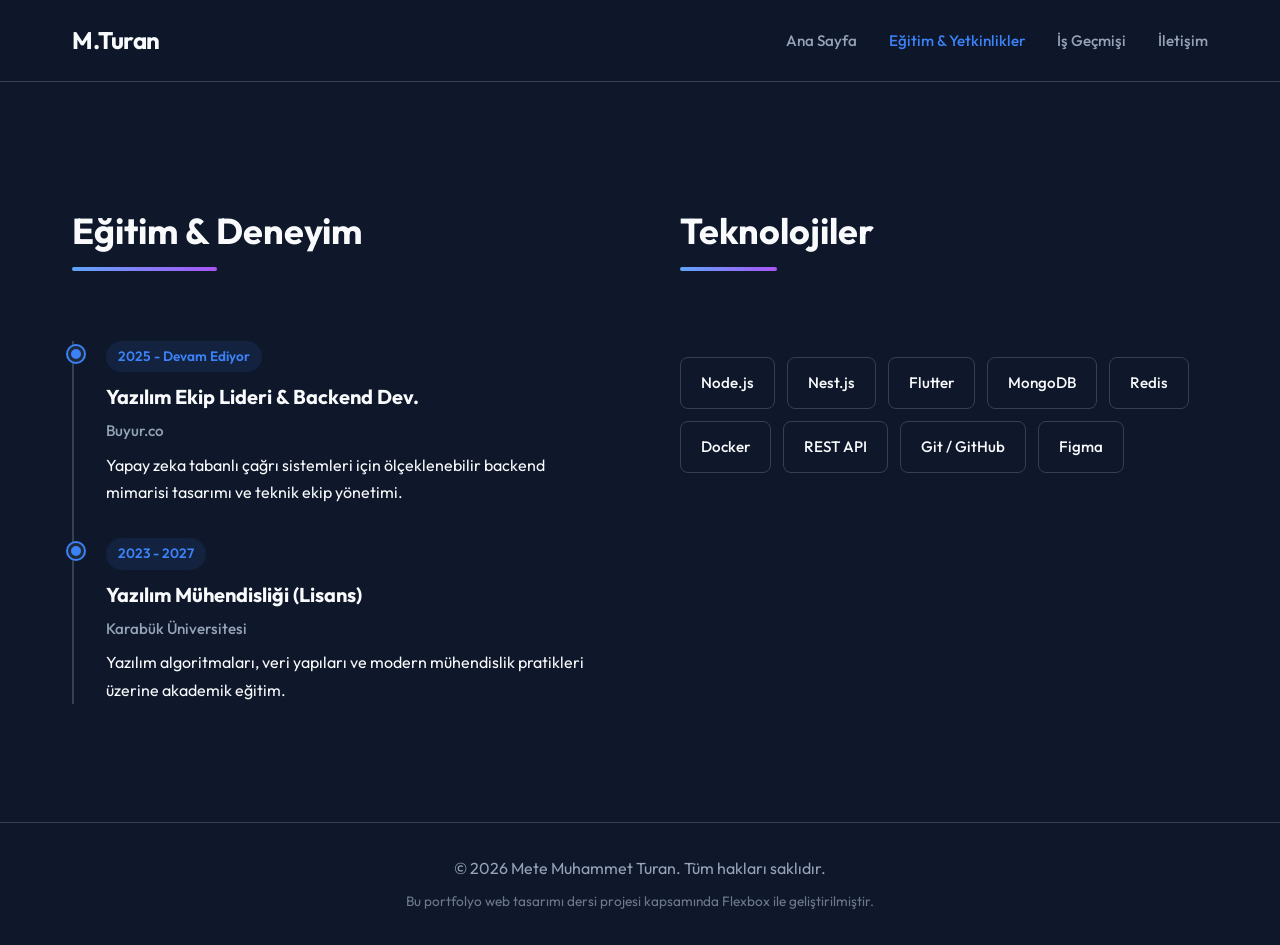
==== egitim.html @ 7f31ad9b "feat: initial commit - personal portfolio assignment" ====
<!DOCTYPE html>
<html lang="tr">
<head>
    <meta charset="UTF-8">
    <meta name="viewport" content="width=device-width, initial-scale=1.0">
    <title>Mete Muhammet Turan - Eğitim</title>
    <link rel="preconnect" href="https://fonts.googleapis.com">
    <link rel="preconnect" href="https://fonts.gstatic.com" crossorigin>
    <link href="https://fonts.googleapis.com/css2?family=Outfit:wght@300;400;500;600;700&display=swap" rel="stylesheet">
    <link rel="stylesheet" href="style.css">
</head>
<body>
    <header>
        <nav class="navbar container">
            <div class="logo">M.Turan</div>
            <ul class="nav-links">
                <li><a href="index.html">Ana Sayfa</a></li>
                <li><a href="egitim.html" style="color: var(--primary-color);">Eğitim & Yetkinlikler</a></li>
                <li><a href="projeler.html">İş Geçmişi</a></li>
                <li><a href="iletisim.html">İletişim</a></li>
            </ul>
        </nav>
    </header>

    <main style="min-height: calc(100vh - 160px); display: flex; align-items: center;">
        <section class="section layout-split" style="width: 100%; border: none; background-color: transparent;">
            <div class="container split-container">
                <div class="split-column education-timeline">
                    <h3 class="section-title">Eğitim & Deneyim</h3>
                    <div class="timeline">
                        <div class="timeline-item">
                            <div class="timeline-date">2025 - Devam Ediyor</div>
                            <h4>Yazılım Ekip Lideri & Backend Dev.</h4>
                            <span class="timeline-company">Buyur.co</span>
                            <p>Yapay zeka tabanlı çağrı sistemleri için ölçeklenebilir backend mimarisi tasarımı ve teknik ekip yönetimi.</p>
                        </div>
                        <div class="timeline-item">
                            <div class="timeline-date">2023 - 2027</div>
                            <h4>Yazılım Mühendisliği (Lisans)</h4>
                            <span class="timeline-company">Karabük Üniversitesi</span>
                            <p>Yazılım algoritmaları, veri yapıları ve modern mühendislik pratikleri üzerine akademik eğitim.</p>
                        </div>
                    </div>
                </div>
                
                <div class="split-column skills-container">
                    <h3 class="section-title">Teknolojiler</h3>
                    <div class="skills-flex">
                        <span class="skill-tag">Node.js</span>
                        <span class="skill-tag">Nest.js</span>
                        <span class="skill-tag">Flutter</span>
                        <span class="skill-tag">MongoDB</span>
                        <span class="skill-tag">Redis</span>
                        <span class="skill-tag">Docker</span>
                        <span class="skill-tag">REST API</span>
                        <span class="skill-tag">Git / GitHub</span>
                        <span class="skill-tag">Figma</span>
                    </div>
                </div>
            </div>
        </section>
    </main>

    <footer class="footer">
        <div class="container">
            <p>&copy; 2026 Mete Muhammet Turan. Tüm hakları saklıdır.</p>
            <p class="footer-subtext">Bu portfolyo web tasarımı dersi projesi kapsamında Flexbox ile geliştirilmiştir.</p>
        </div>
    </footer>
    <script src="script.js"></script>
</body>
</html>
---- style.css ----
/* =========================================
   1. CSS DEĞİŞKENLERİ (Modern Dark Theme)
   ========================================= */
:root {
    /* Renk Paleti (Premium Dark Mode) */
    --bg-color: #0f172a;       /* Slate 900 - Ana Arka Plan */
    --bg-alt: #1e293b;         /* Slate 800 - İkincil Arka Plan (Kartlar vb) */
    --text-primary: #f8fafc;   /* Slate 50 - Ana Metin */
    --text-secondary: #94a3b8; /* Slate 400 - İkincil Metin */
    
    /* Vurgu ve Marka Renkleri */
    --primary-color: #3b82f6;  /* Blue 500 */
    --primary-hover: #2563eb;  /* Blue 600 */
    --gradient-start: #60a5fa; /* Açık Mavi */
    --gradient-end: #a855f7;   /* Mor */
    
    /* Kart Header Renkleri */
    --brand-buyur: linear-gradient(135deg, #10b981, #059669);
    --brand-yoldayim: linear-gradient(135deg, #f59e0b, #d97706);
    --brand-fintech: linear-gradient(135deg, #3b82f6, #2563eb);

    --border-color: #334155;   /* Slate 700 */
    --card-shadow: 0 10px 15px -3px rgba(0, 0, 0, 0.3), 0 4px 6px -4px rgba(0, 0, 0, 0.2);

    /* Boşluklar (Spacing) */
    --space-sm: 0.5rem;
    --space-md: 1rem;
    --space-lg: 2rem;
    --space-xl: 5rem;

    /* Font Ailesi */
    --font-main: 'Outfit', sans-serif;
}

/* =========================================
   2. TEMEL SIFIRLAMA VE TİPOGRAFİ
   ========================================= */
* {
    margin: 0;
    padding: 0;
    box-sizing: border-box;
}

html {
    scroll-behavior: smooth;
}

body {
    font-family: var(--font-main);
    background-color: var(--bg-color);
    color: var(--text-primary);
    line-height: 1.7;
    font-size: 16px;
    -webkit-font-smoothing: antialiased;
}

a {
    text-decoration: none;
    color: inherit;
}

ul {
    list-style: none;
}

.container {
    max-width: 1200px;
    margin: 0 auto;
    padding: 0 var(--space-lg);
}

.section {
    padding: var(--space-xl) 0;
}

.section-title {
    font-size: 2.25rem;
    font-weight: 700;
    margin-bottom: var(--space-xl);
    color: var(--text-primary);
    position: relative;
    display: inline-block;
}

.section-title::after {
    content: '';
    position: absolute;
    bottom: -10px;
    left: 0;
    width: 50%;
    height: 4px;
    background: linear-gradient(90deg, var(--gradient-start), var(--gradient-end));
    border-radius: 2px;
}

.text-center {
    text-align: center;
    width: 100%;
}
.text-center::after {
    left: 50%;
    transform: translateX(-50%);
}

/* =========================================
   3. BUTONLAR VE ORTAK ELEMENTLER
   ========================================= */
.btn {
    display: inline-flex;
    align-items: center;
    justify-content: center;
    padding: 0.875rem 1.75rem;
    border-radius: 8px;
    font-weight: 600;
    font-size: 1rem;
    cursor: pointer;
    transition: all 0.3s ease;
    border: 2px solid transparent;
}

.btn-primary {
    background-color: var(--primary-color);
    color: #fff;
    box-shadow: 0 4px 14px 0 rgba(59, 130, 246, 0.39);
}

.btn-primary:hover {
    background-color: var(--primary-hover);
    transform: translateY(-2px);
    box-shadow: 0 6px 20px rgba(59, 130, 246, 0.5);
}

.btn-outline {
    background-color: transparent;
    border-color: var(--text-primary);
    color: var(--text-primary);
}

.btn-outline:hover {
    background-color: var(--text-primary);
    color: var(--bg-color);
    transform: translateY(-2px);
}

.btn-block {
    width: 100%;
}

.gradient-text {
    background: linear-gradient(90deg, var(--gradient-start), var(--gradient-end));
    -webkit-background-clip: text;
    -webkit-text-fill-color: transparent;
    background-clip: text;
}

/* =========================================
   4. NAVBAR (HEADER)
   ========================================= */
header {
    background-color: rgba(15, 23, 42, 0.9);
    backdrop-filter: blur(10px);
    position: sticky;
    top: 0;
    z-index: 1000;
    border-bottom: 1px solid var(--border-color);
}

.navbar {
    display: flex;
    justify-content: space-between;
    align-items: center;
    padding: 1.25rem var(--space-lg);
}

.navbar .logo {
    font-size: 1.5rem;
    font-weight: 700;
    letter-spacing: -0.5px;
}

.nav-links {
    display: flex;
    gap: var(--space-lg);
}

.nav-links a {
    font-weight: 500;
    font-size: 0.95rem;
    color: var(--text-secondary);
    transition: color 0.3s ease;
}

.nav-links a:hover {
    color: var(--text-primary);
}

/* =========================================
   5. LAYOUT 1: HERO SECTION
   ========================================= */
.layout-hero {
    min-height: calc(100vh - 80px);
    display: flex;
    flex-direction: column;
    justify-content: center;
    align-items: center;
    text-align: center;
    position: relative;
    overflow: hidden;
}

/* Arkaplan parlaması efekti */
.layout-hero::before {
    content: '';
    position: absolute;
    top: 50%;
    left: 50%;
    transform: translate(-50%, -50%);
    width: 60vw;
    height: 60vw;
    background: radial-gradient(circle, rgba(59,130,246,0.1) 0%, rgba(15,23,42,0) 70%);
    z-index: -1;
}

.hero-content {
    max-width: 850px;
    animation: fadeIn 1s ease-out;
}

@keyframes fadeIn {
    from { opacity: 0; transform: translateY(20px); }
    to { opacity: 1; transform: translateY(0); }
}

.hero-content .greeting {
    font-size: 1.25rem;
    color: var(--primary-color);
    font-weight: 600;
    margin-bottom: var(--space-md);
    display: block;
    letter-spacing: 1px;
    text-transform: uppercase;
}

.hero-content h1 {
    font-size: clamp(3rem, 5vw, 5rem);
    line-height: 1.1;
    margin-bottom: var(--space-md);
    letter-spacing: -1px;
}

.hero-content h2 {
    font-size: clamp(1.5rem, 3vw, 2.5rem);
    color: var(--text-secondary);
    margin-bottom: var(--space-lg);
    font-weight: 400;
}

.hero-content p {
    font-size: 1.125rem;
    color: var(--text-secondary);
    margin-bottom: var(--space-xl);
    max-width: 700px;
    margin-left: auto;
    margin-right: auto;
}

.hero-actions {
    display: flex;
    gap: var(--space-md);
    justify-content: center;
}

/* =========================================
   6. LAYOUT 2: EĞİTİM & YETENEKLER
   ========================================= */
.layout-split {
    background-color: var(--bg-alt);
    border-top: 1px solid var(--border-color);
    border-bottom: 1px solid var(--border-color);
}

.split-container {
    display: flex;
    gap: var(--space-xl);
    flex-wrap: wrap;
}

.split-column {
    flex: 1;
    min-width: 300px;
}

/* Timeline */
.timeline {
    display: flex;
    flex-direction: column;
    gap: var(--space-lg);
    border-left: 2px solid var(--border-color);
    padding-left: 2rem;
    position: relative;
}

.timeline-item {
    position: relative;
}

.timeline-item::before {
    content: '';
    position: absolute;
    left: calc(-2rem - 6px);
    top: 5px;
    width: 10px;
    height: 10px;
    border-radius: 50%;
    background-color: var(--primary-color);
    border: 3px solid var(--bg-alt);
    box-shadow: 0 0 0 2px var(--primary-color);
}

.timeline-date {
    display: inline-block;
    padding: 0.25rem 0.75rem;
    background-color: rgba(59, 130, 246, 0.1);
    color: var(--primary-color);
    border-radius: 20px;
    font-size: 0.85rem;
    font-weight: 600;
    margin-bottom: 0.5rem;
}

.timeline-company {
    display: block;
    color: var(--text-secondary);
    font-weight: 500;
    margin-bottom: 0.5rem;
    font-size: 0.95rem;
}

.timeline-item h4 {
    font-size: 1.25rem;
    margin-bottom: 0.25rem;
}

/* Yetenek Etiketleri */
.skills-flex {
    display: flex;
    flex-wrap: wrap;
    gap: 0.75rem;
    margin-top: 1rem;
}

.skill-tag {
    background-color: var(--bg-color);
    color: var(--text-primary);
    padding: 0.75rem 1.25rem;
    border-radius: 8px;
    font-weight: 500;
    font-size: 0.95rem;
    border: 1px solid var(--border-color);
    transition: all 0.3s ease;
}

.skill-tag:hover {
    border-color: var(--primary-color);
    background-color: rgba(59, 130, 246, 0.05);
    transform: translateY(-2px);
}

/* =========================================
   7. LAYOUT 3: PROJELER & İŞ GEÇMİŞİ
   ========================================= */
.projects-wrapper {
    display: flex;
    flex-wrap: wrap;
    gap: 2rem;
    justify-content: center;
}

.project-card {
    flex: 1 1 340px;
    background-color: var(--bg-alt);
    border-radius: 12px;
    overflow: hidden;
    border: 1px solid var(--border-color);
    display: flex;
    flex-direction: column;
    transition: all 0.3s ease;
}

.project-card:hover {
    transform: translateY(-8px);
    box-shadow: var(--card-shadow);
    border-color: var(--text-secondary);
}

.card-header {
    padding: 2rem;
    display: flex;
    flex-direction: column;
    align-items: flex-start;
    justify-content: flex-end;
    height: 140px;
    position: relative;
}

.card-header h3 {
    color: white;
    font-size: 1.75rem;
    z-index: 2;
}

.card-header .badge {
    position: absolute;
    top: 1rem;
    right: 1rem;
    background: rgba(255,255,255,0.2);
    backdrop-filter: blur(4px);
    padding: 0.25rem 0.75rem;
    border-radius: 20px;
    font-size: 0.75rem;
    font-weight: 600;
    color: white;
}

.brand-buyur { background: var(--brand-buyur); }
.brand-yoldayim { background: var(--brand-yoldayim); }
.brand-fintech { background: var(--brand-fintech); }

.card-content {
    padding: 1.5rem;
    flex-grow: 1;
}

.role-title {
    color: var(--primary-color);
    font-size: 1.1rem;
    margin-bottom: 1rem;
}

.card-content p {
    color: var(--text-secondary);
    font-size: 0.95rem;
    line-height: 1.6;
}

.card-footer {
    padding: 1.5rem;
    border-top: 1px solid var(--border-color);
    margin-top: auto;
}

.project-link {
    color: var(--text-primary);
    font-weight: 600;
    display: inline-flex;
    align-items: center;
    gap: 0.5rem;
    transition: gap 0.3s ease;
}

.project-card:hover .project-link {
    gap: 0.75rem;
    color: var(--primary-color);
}

/* =========================================
   8. LAYOUT 4: İLETİŞİM
   ========================================= */
.layout-contact {
    background-color: var(--bg-alt);
    border-top: 1px solid var(--border-color);
}

.contact-wrapper {
    display: flex;
    gap: var(--space-xl);
    flex-wrap: wrap;
    align-items: flex-start;
}

.contact-info {
    flex: 1;
    min-width: 300px;
}

.contact-info p {
    color: var(--text-secondary);
    margin-bottom: 2rem;
    font-size: 1.05rem;
}

.contact-details {
    display: flex;
    flex-direction: column;
    gap: 1.5rem;
}

.contact-details li {
    display: flex;
    align-items: center;
    gap: 1rem;
}

.contact-icon {
    width: 48px;
    height: 48px;
    background-color: rgba(59, 130, 246, 0.1);
    color: var(--primary-color);
    border-radius: 12px;
    display: flex;
    align-items: center;
    justify-content: center;
    font-size: 1.5rem;
    font-weight: bold;
}

.contact-text {
    display: flex;
    flex-direction: column;
}

.contact-text strong {
    color: var(--text-secondary);
    font-size: 0.85rem;
    text-transform: uppercase;
    letter-spacing: 0.5px;
}

.contact-text span {
    font-size: 1.1rem;
    font-weight: 500;
}

.contact-form-container {
    flex: 1.2;
    min-width: 300px;
    background-color: var(--bg-color);
    padding: 2.5rem;
    border-radius: 16px;
    border: 1px solid var(--border-color);
    box-shadow: var(--card-shadow);
}

.form-group {
    margin-bottom: 1.5rem;
}

.form-group label {
    display: block;
    margin-bottom: 0.5rem;
    font-weight: 500;
    color: var(--text-secondary);
}

.form-group input,
.form-group textarea {
    width: 100%;
    padding: 1rem;
    background-color: var(--bg-alt);
    border: 1px solid var(--border-color);
    border-radius: 8px;
    color: var(--text-primary);
    font-family: inherit;
    font-size: 1rem;
    transition: all 0.3s ease;
}

.form-group input:focus,
.form-group textarea:focus {
    outline: none;
    border-color: var(--primary-color);
    box-shadow: 0 0 0 3px rgba(59, 130, 246, 0.2);
}

.form-group input::placeholder,
.form-group textarea::placeholder {
    color: #475569;
}

/* =========================================
   9. FOOTER
   ========================================= */
.footer {
    background-color: var(--bg-color);
    border-top: 1px solid var(--border-color);
    text-align: center;
    padding: 2rem 0;
}

.footer p {
    color: var(--text-secondary);
}

.footer-subtext {
    font-size: 0.85rem;
    margin-top: 0.5rem;
    opacity: 0.7;
}

/* =========================================
   10. RESPONSIVE TASARIM
   ========================================= */
@media (max-width: 768px) {
    .navbar {
        flex-direction: column;
        gap: 1rem;
        padding: 1rem;
    }
    
    .nav-links {
        gap: 1rem;
        flex-wrap: wrap;
        justify-content: center;
    }

    .hero-actions {
        flex-direction: column;
        width: 100%;
    }
    
    .hero-actions .btn {
        width: 100%;
    }

    .split-container,
    .contact-wrapper {
        flex-direction: column;
        gap: 3rem;
    }
    
    .contact-form-container {
        padding: 1.5rem;
    }
}
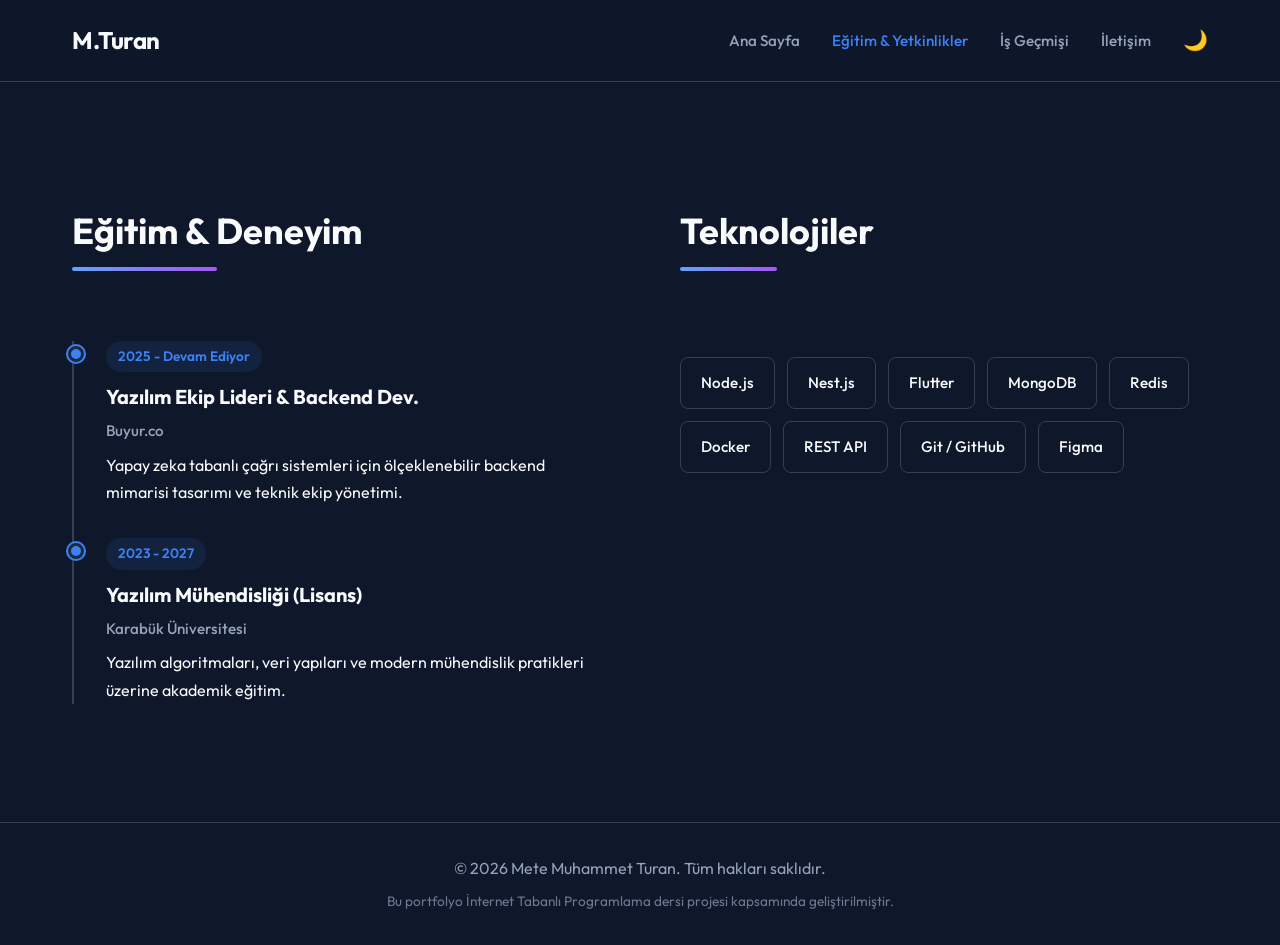
==== commit f5b56dbb: "feats" ====
--- a/egitim.html
+++ b/egitim.html
@@ -18,12 +18,13 @@
                 <li><a href="egitim.html" style="color: var(--primary-color);">Eğitim & Yetkinlikler</a></li>
                 <li><a href="projeler.html">İş Geçmişi</a></li>
                 <li><a href="iletisim.html">İletişim</a></li>
+                <li><button id="theme-toggle" class="theme-toggle" aria-label="Tema Değiştir">🌙</button></li>
             </ul>
         </nav>
     </header>
 
     <main style="min-height: calc(100vh - 160px); display: flex; align-items: center;">
-        <section class="section layout-split" style="width: 100%; border: none; background-color: transparent;">
+        <section class="section layout-split reveal" style="width: 100%; border: none; background-color: transparent;">
             <div class="container split-container">
                 <div class="split-column education-timeline">
                     <h3 class="section-title">Eğitim & Deneyim</h3>
@@ -64,7 +65,7 @@
     <footer class="footer">
         <div class="container">
             <p>&copy; 2026 Mete Muhammet Turan. Tüm hakları saklıdır.</p>
-            <p class="footer-subtext">Bu portfolyo web tasarımı dersi projesi kapsamında Flexbox ile geliştirilmiştir.</p>
+            <p class="footer-subtext">Bu portfolyo İnternet Tabanlı Programlama dersi projesi kapsamında geliştirilmiştir.</p>
         </div>
     </footer>
     <script src="script.js"></script>
--- a/style.css
+++ b/style.css
@@ -1,12 +1,12 @@
 /* =========================================
-   1. CSS DEĞİŞKENLERİ (Modern Dark Theme)
+   1. CSS DEĞİŞKENLERİ (Modern Dark & Light Theme)
    ========================================= */
 :root {
-    /* Renk Paleti (Premium Dark Mode) */
-    --bg-color: #0f172a;       /* Slate 900 - Ana Arka Plan */
-    --bg-alt: #1e293b;         /* Slate 800 - İkincil Arka Plan (Kartlar vb) */
-    --text-primary: #f8fafc;   /* Slate 50 - Ana Metin */
-    --text-secondary: #94a3b8; /* Slate 400 - İkincil Metin */
+    /* Renk Paleti (Premium Dark Mode - Varsayılan) */
+    --bg-color: #0f172a;       /* Slate 900 */
+    --bg-alt: #1e293b;         /* Slate 800 */
+    --text-primary: #f8fafc;   /* Slate 50 */
+    --text-secondary: #94a3b8; /* Slate 400 */
     
     /* Vurgu ve Marka Renkleri */
     --primary-color: #3b82f6;  /* Blue 500 */
@@ -32,6 +32,16 @@
     --font-main: 'Outfit', sans-serif;
 }
 
+/* Açık Tema (Light Mode) Override Değişkenleri */
+body.light-theme {
+    --bg-color: #f8fafc;       /* Slate 50 */
+    --bg-alt: #ffffff;         /* White */
+    --text-primary: #0f172a;   /* Slate 900 */
+    --text-secondary: #475569; /* Slate 600 */
+    --border-color: #e2e8f0;   /* Slate 200 */
+    --card-shadow: 0 10px 15px -3px rgba(0, 0, 0, 0.1), 0 4px 6px -4px rgba(0, 0, 0, 0.05);
+}
+
 /* =========================================
    2. TEMEL SIFIRLAMA VE TİPOGRAFİ
    ========================================= */
@@ -52,6 +62,7 @@
     line-height: 1.7;
     font-size: 16px;
     -webkit-font-smoothing: antialiased;
+    transition: background-color 0.3s ease, color 0.3s ease; /* Tema geçişi için animasyon */
 }
 
 a {
@@ -103,7 +114,7 @@
 }
 
 /* =========================================
-   3. BUTONLAR VE ORTAK ELEMENTLER
+   3. BUTONLAR VE EFEKTLER
    ========================================= */
 .btn {
     display: inline-flex;
@@ -120,7 +131,7 @@
 
 .btn-primary {
     background-color: var(--primary-color);
-    color: #fff;
+    color: #fff !important;
     box-shadow: 0 4px 14px 0 rgba(59, 130, 246, 0.39);
 }
 
@@ -153,16 +164,50 @@
     background-clip: text;
 }
 
+
+/* Daktilo Cursor Animasyonu */
+.cursor {
+    display: inline-block;
+    width: 3px;
+    background-color: var(--primary-color);
+    margin-left: 4px;
+    animation: blink 1s infinite;
+    vertical-align: middle;
+    height: 1.2em;
+}
+
+@keyframes blink {
+    0%, 100% { opacity: 1; }
+    50% { opacity: 0; }
+}
+
+/* Scroll Reveal (Aşağı İndikçe Gelme) Sınıfları */
+.reveal {
+    opacity: 0;
+    transform: translateY(30px);
+    transition: all 0.8s ease-out;
+}
+.reveal.active {
+    opacity: 1;
+    transform: translateY(0);
+}
+
 /* =========================================
-   4. NAVBAR (HEADER)
+   4. NAVBAR (HEADER) VE TEMA BUTONU
    ========================================= */
 header {
-    background-color: rgba(15, 23, 42, 0.9);
+    background-color: rgba(15, 23, 42, 0.7);
     backdrop-filter: blur(10px);
+    -webkit-backdrop-filter: blur(10px);
     position: sticky;
     top: 0;
     z-index: 1000;
     border-bottom: 1px solid var(--border-color);
+    transition: background-color 0.3s ease, border-color 0.3s ease;
+}
+
+body.light-theme header {
+    background-color: rgba(255, 255, 255, 0.8);
 }
 
 .navbar {
@@ -181,6 +226,7 @@
 .nav-links {
     display: flex;
     gap: var(--space-lg);
+    align-items: center;
 }
 
 .nav-links a {
@@ -192,6 +238,23 @@
 
 .nav-links a:hover {
     color: var(--text-primary);
+}
+
+/* Tema Değiştirici Buton */
+.theme-toggle {
+    background: none;
+    border: none;
+    font-size: 1.25rem;
+    cursor: pointer;
+    transition: transform 0.3s ease;
+    color: var(--text-primary);
+    display: flex;
+    align-items: center;
+    justify-content: center;
+}
+
+.theme-toggle:hover {
+    transform: scale(1.1) rotate(15deg);
 }
 
 /* =========================================
@@ -208,7 +271,6 @@
     overflow: hidden;
 }
 
-/* Arkaplan parlaması efekti */
 .layout-hero::before {
     content: '';
     position: absolute;
@@ -221,14 +283,12 @@
     z-index: -1;
 }
 
+body.light-theme .layout-hero::before {
+    background: radial-gradient(circle, rgba(59,130,246,0.05) 0%, rgba(255,255,255,0) 70%);
+}
+
 .hero-content {
     max-width: 850px;
-    animation: fadeIn 1s ease-out;
-}
-
-@keyframes fadeIn {
-    from { opacity: 0; transform: translateY(20px); }
-    to { opacity: 1; transform: translateY(0); }
 }
 
 .hero-content .greeting {
@@ -253,6 +313,7 @@
     color: var(--text-secondary);
     margin-bottom: var(--space-lg);
     font-weight: 400;
+    min-height: 3rem; /* Daktilo efekti zıplama yapmasın diye */
 }
 
 .hero-content p {
@@ -268,29 +329,25 @@
     display: flex;
     gap: var(--space-md);
     justify-content: center;
-}
-
-/* =========================================
-   6. LAYOUT 2: EĞİTİM & YETENEKLER
-   ========================================= */
+    flex-wrap: wrap;
+}
+
+/* Kalan kısımlar (Timeline, Projects, Contact) öncekilerle aynı mantıkta devam ediyor */
+/* Layout 2: Eğitim & Deneyim */
 .layout-split {
     background-color: var(--bg-alt);
     border-top: 1px solid var(--border-color);
     border-bottom: 1px solid var(--border-color);
 }
-
 .split-container {
     display: flex;
     gap: var(--space-xl);
     flex-wrap: wrap;
 }
-
 .split-column {
     flex: 1;
     min-width: 300px;
 }
-
-/* Timeline */
 .timeline {
     display: flex;
     flex-direction: column;
@@ -299,11 +356,7 @@
     padding-left: 2rem;
     position: relative;
 }
-
-.timeline-item {
-    position: relative;
-}
-
+.timeline-item { position: relative; }
 .timeline-item::before {
     content: '';
     position: absolute;
@@ -316,7 +369,6 @@
     border: 3px solid var(--bg-alt);
     box-shadow: 0 0 0 2px var(--primary-color);
 }
-
 .timeline-date {
     display: inline-block;
     padding: 0.25rem 0.75rem;
@@ -327,7 +379,6 @@
     font-weight: 600;
     margin-bottom: 0.5rem;
 }
-
 .timeline-company {
     display: block;
     color: var(--text-secondary);
@@ -335,20 +386,16 @@
     margin-bottom: 0.5rem;
     font-size: 0.95rem;
 }
-
 .timeline-item h4 {
     font-size: 1.25rem;
     margin-bottom: 0.25rem;
 }
-
-/* Yetenek Etiketleri */
 .skills-flex {
     display: flex;
     flex-wrap: wrap;
     gap: 0.75rem;
     margin-top: 1rem;
 }
-
 .skill-tag {
     background-color: var(--bg-color);
     color: var(--text-primary);
@@ -359,23 +406,19 @@
     border: 1px solid var(--border-color);
     transition: all 0.3s ease;
 }
-
 .skill-tag:hover {
     border-color: var(--primary-color);
     background-color: rgba(59, 130, 246, 0.05);
     transform: translateY(-2px);
 }
 
-/* =========================================
-   7. LAYOUT 3: PROJELER & İŞ GEÇMİŞİ
-   ========================================= */
+/* Layout 3: Projeler */
 .projects-wrapper {
     display: flex;
     flex-wrap: wrap;
     gap: 2rem;
     justify-content: center;
 }
-
 .project-card {
     flex: 1 1 340px;
     background-color: var(--bg-alt);
@@ -386,13 +429,11 @@
     flex-direction: column;
     transition: all 0.3s ease;
 }
-
 .project-card:hover {
     transform: translateY(-8px);
     box-shadow: var(--card-shadow);
     border-color: var(--text-secondary);
 }
-
 .card-header {
     padding: 2rem;
     display: flex;
@@ -402,13 +443,7 @@
     height: 140px;
     position: relative;
 }
-
-.card-header h3 {
-    color: white;
-    font-size: 1.75rem;
-    z-index: 2;
-}
-
+.card-header h3 { color: white; font-size: 1.75rem; z-index: 2; }
 .card-header .badge {
     position: absolute;
     top: 1rem;
@@ -421,214 +456,53 @@
     font-weight: 600;
     color: white;
 }
-
 .brand-buyur { background: var(--brand-buyur); }
 .brand-yoldayim { background: var(--brand-yoldayim); }
 .brand-fintech { background: var(--brand-fintech); }
-
-.card-content {
-    padding: 1.5rem;
-    flex-grow: 1;
-}
-
-.role-title {
-    color: var(--primary-color);
-    font-size: 1.1rem;
-    margin-bottom: 1rem;
-}
-
-.card-content p {
-    color: var(--text-secondary);
-    font-size: 0.95rem;
-    line-height: 1.6;
-}
-
-.card-footer {
-    padding: 1.5rem;
-    border-top: 1px solid var(--border-color);
-    margin-top: auto;
-}
-
-.project-link {
-    color: var(--text-primary);
-    font-weight: 600;
-    display: inline-flex;
-    align-items: center;
-    gap: 0.5rem;
-    transition: gap 0.3s ease;
-}
-
-.project-card:hover .project-link {
-    gap: 0.75rem;
-    color: var(--primary-color);
-}
-
-/* =========================================
-   8. LAYOUT 4: İLETİŞİM
-   ========================================= */
+.card-content { padding: 1.5rem; flex-grow: 1; }
+.role-title { color: var(--primary-color); font-size: 1.1rem; margin-bottom: 1rem; }
+.card-content p { color: var(--text-secondary); font-size: 0.95rem; line-height: 1.6; }
+.card-footer { padding: 1.5rem; border-top: 1px solid var(--border-color); margin-top: auto; }
+.project-link { color: var(--text-primary); font-weight: 600; display: inline-flex; align-items: center; gap: 0.5rem; transition: gap 0.3s ease; }
+.project-card:hover .project-link { gap: 0.75rem; color: var(--primary-color); }
+
+/* Layout 4: İletişim */
 .layout-contact {
     background-color: var(--bg-alt);
     border-top: 1px solid var(--border-color);
 }
-
 .contact-wrapper {
     display: flex;
     gap: var(--space-xl);
     flex-wrap: wrap;
     align-items: flex-start;
 }
-
-.contact-info {
-    flex: 1;
-    min-width: 300px;
-}
-
-.contact-info p {
-    color: var(--text-secondary);
-    margin-bottom: 2rem;
-    font-size: 1.05rem;
-}
-
-.contact-details {
-    display: flex;
-    flex-direction: column;
-    gap: 1.5rem;
-}
-
-.contact-details li {
-    display: flex;
-    align-items: center;
-    gap: 1rem;
-}
-
-.contact-icon {
-    width: 48px;
-    height: 48px;
-    background-color: rgba(59, 130, 246, 0.1);
-    color: var(--primary-color);
-    border-radius: 12px;
-    display: flex;
-    align-items: center;
-    justify-content: center;
-    font-size: 1.5rem;
-    font-weight: bold;
-}
-
-.contact-text {
-    display: flex;
-    flex-direction: column;
-}
-
-.contact-text strong {
-    color: var(--text-secondary);
-    font-size: 0.85rem;
-    text-transform: uppercase;
-    letter-spacing: 0.5px;
-}
-
-.contact-text span {
-    font-size: 1.1rem;
-    font-weight: 500;
-}
-
-.contact-form-container {
-    flex: 1.2;
-    min-width: 300px;
-    background-color: var(--bg-color);
-    padding: 2.5rem;
-    border-radius: 16px;
-    border: 1px solid var(--border-color);
-    box-shadow: var(--card-shadow);
-}
-
-.form-group {
-    margin-bottom: 1.5rem;
-}
-
-.form-group label {
-    display: block;
-    margin-bottom: 0.5rem;
-    font-weight: 500;
-    color: var(--text-secondary);
-}
-
-.form-group input,
-.form-group textarea {
-    width: 100%;
-    padding: 1rem;
-    background-color: var(--bg-alt);
-    border: 1px solid var(--border-color);
-    border-radius: 8px;
-    color: var(--text-primary);
-    font-family: inherit;
-    font-size: 1rem;
-    transition: all 0.3s ease;
-}
-
-.form-group input:focus,
-.form-group textarea:focus {
-    outline: none;
-    border-color: var(--primary-color);
-    box-shadow: 0 0 0 3px rgba(59, 130, 246, 0.2);
-}
-
-.form-group input::placeholder,
-.form-group textarea::placeholder {
-    color: #475569;
-}
-
-/* =========================================
-   9. FOOTER
-   ========================================= */
-.footer {
-    background-color: var(--bg-color);
-    border-top: 1px solid var(--border-color);
-    text-align: center;
-    padding: 2rem 0;
-}
-
-.footer p {
-    color: var(--text-secondary);
-}
-
-.footer-subtext {
-    font-size: 0.85rem;
-    margin-top: 0.5rem;
-    opacity: 0.7;
-}
-
-/* =========================================
-   10. RESPONSIVE TASARIM
-   ========================================= */
+.contact-info { flex: 1; min-width: 300px; }
+.contact-info p { color: var(--text-secondary); margin-bottom: 2rem; font-size: 1.05rem; }
+.contact-details { display: flex; flex-direction: column; gap: 1.5rem; }
+.contact-details li { display: flex; align-items: center; gap: 1rem; }
+.contact-icon { width: 48px; height: 48px; background-color: rgba(59, 130, 246, 0.1); color: var(--primary-color); border-radius: 12px; display: flex; align-items: center; justify-content: center; font-size: 1.5rem; font-weight: bold; }
+.contact-text { display: flex; flex-direction: column; }
+.contact-text strong { color: var(--text-secondary); font-size: 0.85rem; text-transform: uppercase; letter-spacing: 0.5px; }
+.contact-text span { font-size: 1.1rem; font-weight: 500; }
+.contact-form-container { flex: 1.2; min-width: 300px; background-color: var(--bg-color); padding: 2.5rem; border-radius: 16px; border: 1px solid var(--border-color); box-shadow: var(--card-shadow); }
+.form-group { margin-bottom: 1.5rem; }
+.form-group label { display: block; margin-bottom: 0.5rem; font-weight: 500; color: var(--text-secondary); }
+.form-group input, .form-group textarea { width: 100%; padding: 1rem; background-color: var(--bg-alt); border: 1px solid var(--border-color); border-radius: 8px; color: var(--text-primary); font-family: inherit; font-size: 1rem; transition: all 0.3s ease; }
+.form-group input:focus, .form-group textarea:focus { outline: none; border-color: var(--primary-color); box-shadow: 0 0 0 3px rgba(59, 130, 246, 0.2); }
+.form-group input::placeholder, .form-group textarea::placeholder { color: #475569; }
+
+/* Footer */
+.footer { background-color: var(--bg-color); border-top: 1px solid var(--border-color); text-align: center; padding: 2rem 0; }
+.footer p { color: var(--text-secondary); }
+.footer-subtext { font-size: 0.85rem; margin-top: 0.5rem; opacity: 0.7; }
+
+/* Responsive */
 @media (max-width: 768px) {
-    .navbar {
-        flex-direction: column;
-        gap: 1rem;
-        padding: 1rem;
-    }
-    
-    .nav-links {
-        gap: 1rem;
-        flex-wrap: wrap;
-        justify-content: center;
-    }
-
-    .hero-actions {
-        flex-direction: column;
-        width: 100%;
-    }
-    
-    .hero-actions .btn {
-        width: 100%;
-    }
-
-    .split-container,
-    .contact-wrapper {
-        flex-direction: column;
-        gap: 3rem;
-    }
-    
-    .contact-form-container {
-        padding: 1.5rem;
-    }
-}
+    .navbar { flex-direction: column; gap: 1rem; padding: 1rem; }
+    .nav-links { gap: 1rem; flex-wrap: wrap; justify-content: center; }
+    .hero-actions { flex-direction: column; width: 100%; }
+    .hero-actions .btn { width: 100%; }
+    .split-container, .contact-wrapper { flex-direction: column; gap: 3rem; }
+    .contact-form-container { padding: 1.5rem; }
+}
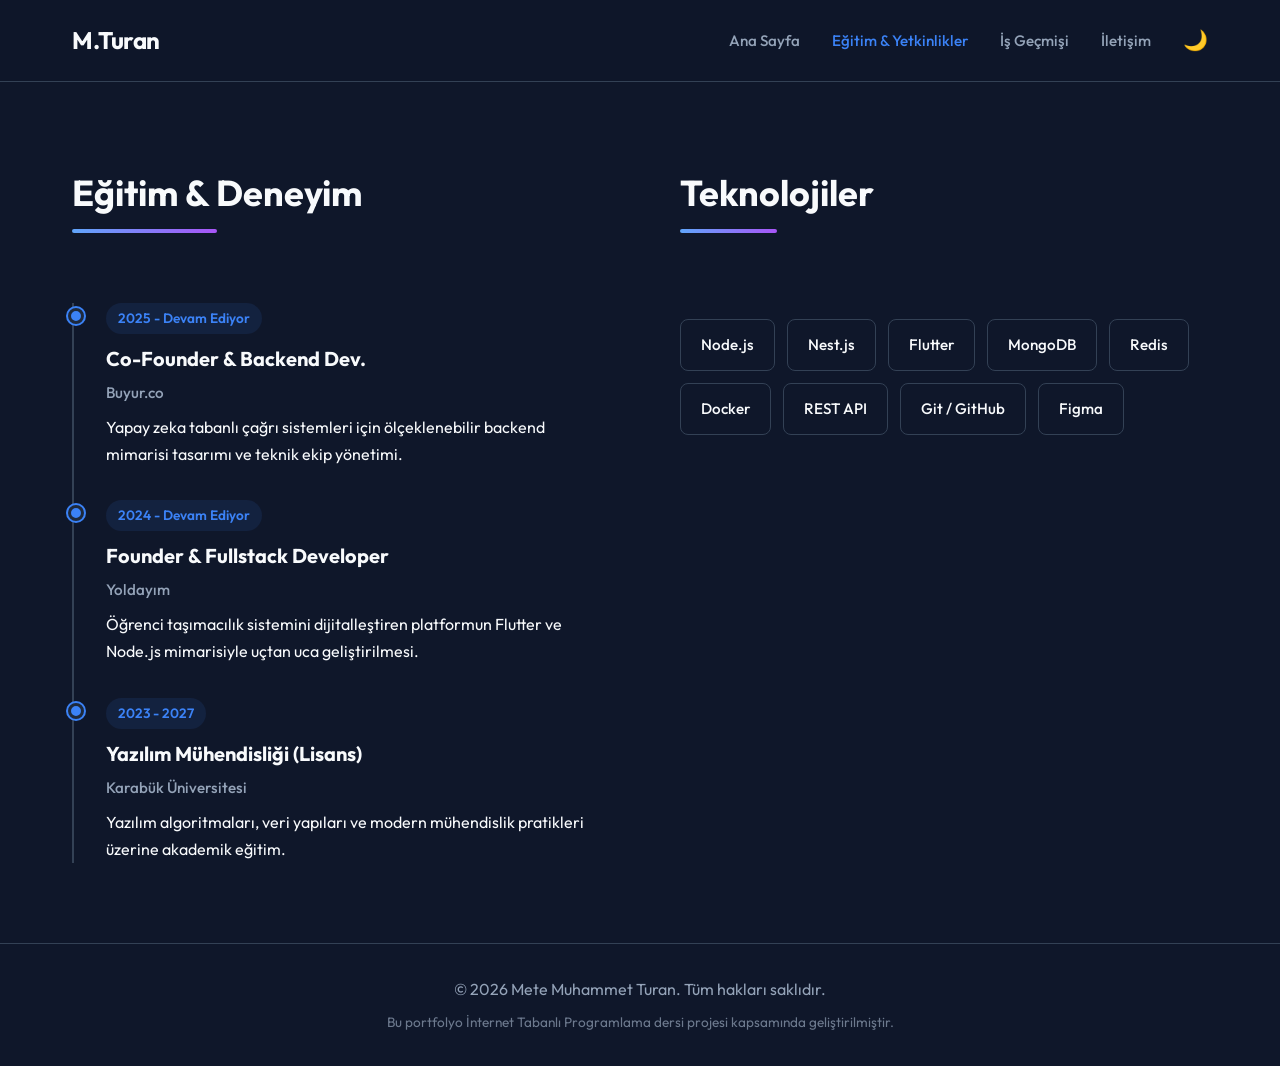
==== commit b1ca6145: "feat" ====
--- a/egitim.html
+++ b/egitim.html
@@ -31,9 +31,15 @@
                     <div class="timeline">
                         <div class="timeline-item">
                             <div class="timeline-date">2025 - Devam Ediyor</div>
-                            <h4>Yazılım Ekip Lideri & Backend Dev.</h4>
+                            <h4>Co-Founder & Backend Dev.</h4>
                             <span class="timeline-company">Buyur.co</span>
                             <p>Yapay zeka tabanlı çağrı sistemleri için ölçeklenebilir backend mimarisi tasarımı ve teknik ekip yönetimi.</p>
+                        </div>
+                        <div class="timeline-item">
+                            <div class="timeline-date">2024 - Devam Ediyor</div>
+                            <h4>Founder & Fullstack Developer</h4>
+                            <span class="timeline-company">Yoldayım</span>
+                            <p>Öğrenci taşımacılık sistemini dijitalleştiren platformun Flutter ve Node.js mimarisiyle uçtan uca geliştirilmesi.</p>
                         </div>
                         <div class="timeline-item">
                             <div class="timeline-date">2023 - 2027</div>
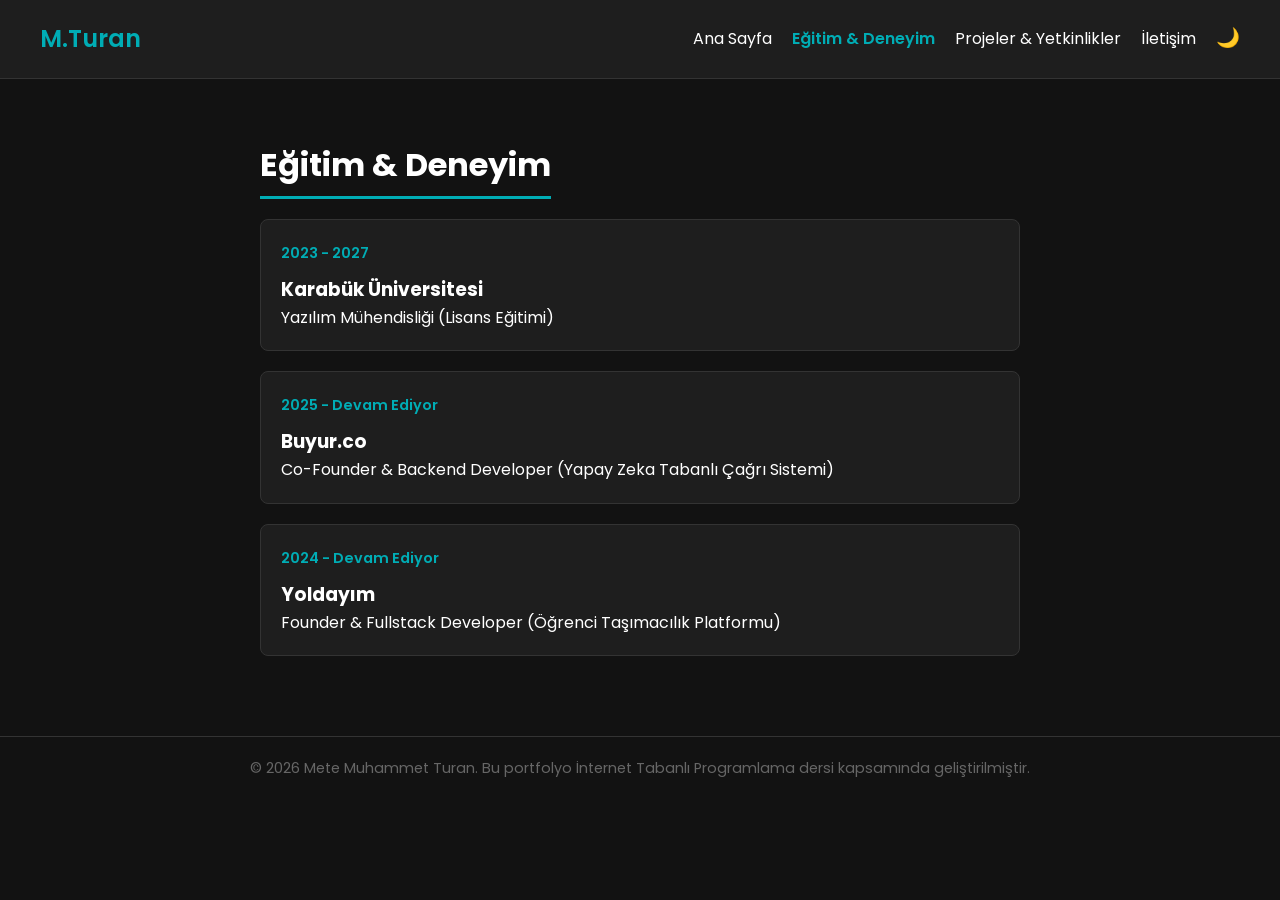
==== commit af682485: "fix" ====
--- a/egitim.html
+++ b/egitim.html
@@ -4,76 +4,48 @@
     <meta charset="UTF-8">
     <meta name="viewport" content="width=device-width, initial-scale=1.0">
     <title>Mete Muhammet Turan - Eğitim</title>
-    <link rel="preconnect" href="https://fonts.googleapis.com">
-    <link rel="preconnect" href="https://fonts.gstatic.com" crossorigin>
-    <link href="https://fonts.googleapis.com/css2?family=Outfit:wght@300;400;500;600;700&display=swap" rel="stylesheet">
+    <link href="https://fonts.googleapis.com/css2?family=Poppins:wght@300;400;600&display=swap" rel="stylesheet">
     <link rel="stylesheet" href="style.css">
 </head>
 <body>
-    <header>
-        <nav class="navbar container">
-            <div class="logo">M.Turan</div>
-            <ul class="nav-links">
-                <li><a href="index.html">Ana Sayfa</a></li>
-                <li><a href="egitim.html" style="color: var(--primary-color);">Eğitim & Yetkinlikler</a></li>
-                <li><a href="projeler.html">İş Geçmişi</a></li>
-                <li><a href="iletisim.html">İletişim</a></li>
-                <li><button id="theme-toggle" class="theme-toggle" aria-label="Tema Değiştir">🌙</button></li>
-            </ul>
-        </nav>
+    
+    <header class="navbar">
+        <div class="logo">M.Turan</div>
+        <ul class="nav-links">
+            <li><a href="index.html">Ana Sayfa</a></li>
+            <li><a href="egitim.html" class="active">Eğitim & Deneyim</a></li>
+            <li><a href="projeler.html">Projeler & Yetkinlikler</a></li>
+            <li><a href="iletisim.html">İletişim</a></li>
+            <li><button id="theme-toggle" aria-label="Tema Değiştir">🌙</button></li>
+        </ul>
     </header>
 
-    <main style="min-height: calc(100vh - 160px); display: flex; align-items: center;">
-        <section class="section layout-split reveal" style="width: 100%; border: none; background-color: transparent;">
-            <div class="container split-container">
-                <div class="split-column education-timeline">
-                    <h3 class="section-title">Eğitim & Deneyim</h3>
-                    <div class="timeline">
-                        <div class="timeline-item">
-                            <div class="timeline-date">2025 - Devam Ediyor</div>
-                            <h4>Co-Founder & Backend Dev.</h4>
-                            <span class="timeline-company">Buyur.co</span>
-                            <p>Yapay zeka tabanlı çağrı sistemleri için ölçeklenebilir backend mimarisi tasarımı ve teknik ekip yönetimi.</p>
-                        </div>
-                        <div class="timeline-item">
-                            <div class="timeline-date">2024 - Devam Ediyor</div>
-                            <h4>Founder & Fullstack Developer</h4>
-                            <span class="timeline-company">Yoldayım</span>
-                            <p>Öğrenci taşımacılık sistemini dijitalleştiren platformun Flutter ve Node.js mimarisiyle uçtan uca geliştirilmesi.</p>
-                        </div>
-                        <div class="timeline-item">
-                            <div class="timeline-date">2023 - 2027</div>
-                            <h4>Yazılım Mühendisliği (Lisans)</h4>
-                            <span class="timeline-company">Karabük Üniversitesi</span>
-                            <p>Yazılım algoritmaları, veri yapıları ve modern mühendislik pratikleri üzerine akademik eğitim.</p>
-                        </div>
-                    </div>
-                </div>
-                
-                <div class="split-column skills-container">
-                    <h3 class="section-title">Teknolojiler</h3>
-                    <div class="skills-flex">
-                        <span class="skill-tag">Node.js</span>
-                        <span class="skill-tag">Nest.js</span>
-                        <span class="skill-tag">Flutter</span>
-                        <span class="skill-tag">MongoDB</span>
-                        <span class="skill-tag">Redis</span>
-                        <span class="skill-tag">Docker</span>
-                        <span class="skill-tag">REST API</span>
-                        <span class="skill-tag">Git / GitHub</span>
-                        <span class="skill-tag">Figma</span>
-                    </div>
-                </div>
-            </div>
-        </section>
+    <main class="container">
+        <h2 class="title">Eğitim & Deneyim</h2>
+        
+        <div class="content-box">
+            <span class="date">2023 - 2027</span>
+            <h3>Karabük Üniversitesi</h3>
+            <p>Yazılım Mühendisliği (Lisans Eğitimi)</p>
+        </div>
+
+        <div class="content-box">
+            <span class="date">2025 - Devam Ediyor</span>
+            <h3>Buyur.co</h3>
+            <p>Co-Founder & Backend Developer (Yapay Zeka Tabanlı Çağrı Sistemi)</p>
+        </div>
+
+        <div class="content-box">
+            <span class="date">2024 - Devam Ediyor</span>
+            <h3>Yoldayım</h3>
+            <p>Founder & Fullstack Developer (Öğrenci Taşımacılık Platformu)</p>
+        </div>
     </main>
 
     <footer class="footer">
-        <div class="container">
-            <p>&copy; 2026 Mete Muhammet Turan. Tüm hakları saklıdır.</p>
-            <p class="footer-subtext">Bu portfolyo İnternet Tabanlı Programlama dersi projesi kapsamında geliştirilmiştir.</p>
-        </div>
+        <p>&copy; 2026 Mete Muhammet Turan. Bu portfolyo İnternet Tabanlı Programlama dersi kapsamında geliştirilmiştir.</p>
     </footer>
+
     <script src="script.js"></script>
 </body>
 </html>
--- a/style.css
+++ b/style.css
@@ -1,508 +1,253 @@
-/* =========================================
-   1. CSS DEĞİŞKENLERİ (Modern Dark & Light Theme)
-   ========================================= */
+/* 1. TEMEL TEMA DEĞİŞKENLERİ VE RENKLER */
 :root {
-    /* Renk Paleti (Premium Dark Mode - Varsayılan) */
-    --bg-color: #0f172a;       /* Slate 900 */
-    --bg-alt: #1e293b;         /* Slate 800 */
-    --text-primary: #f8fafc;   /* Slate 50 */
-    --text-secondary: #94a3b8; /* Slate 400 */
-    
-    /* Vurgu ve Marka Renkleri */
-    --primary-color: #3b82f6;  /* Blue 500 */
-    --primary-hover: #2563eb;  /* Blue 600 */
-    --gradient-start: #60a5fa; /* Açık Mavi */
-    --gradient-end: #a855f7;   /* Mor */
-    
-    /* Kart Header Renkleri */
-    --brand-buyur: linear-gradient(135deg, #10b981, #059669);
-    --brand-yoldayim: linear-gradient(135deg, #f59e0b, #d97706);
-    --brand-fintech: linear-gradient(135deg, #3b82f6, #2563eb);
-
-    --border-color: #334155;   /* Slate 700 */
-    --card-shadow: 0 10px 15px -3px rgba(0, 0, 0, 0.3), 0 4px 6px -4px rgba(0, 0, 0, 0.2);
-
-    /* Boşluklar (Spacing) */
-    --space-sm: 0.5rem;
-    --space-md: 1rem;
-    --space-lg: 2rem;
-    --space-xl: 5rem;
-
-    /* Font Ailesi */
-    --font-main: 'Outfit', sans-serif;
-}
-
-/* Açık Tema (Light Mode) Override Değişkenleri */
+    --bg-color: #121212;
+    --text-color: #ffffff;
+    --primary-color: #00adb5; /* Turkuaz tonu */
+    --card-bg: #1e1e1e;
+    --border-color: #333333;
+}
+
+/* Açık Tema Seçilirse Renkleri Ez (Override) */
 body.light-theme {
-    --bg-color: #f8fafc;       /* Slate 50 */
-    --bg-alt: #ffffff;         /* White */
-    --text-primary: #0f172a;   /* Slate 900 */
-    --text-secondary: #475569; /* Slate 600 */
-    --border-color: #e2e8f0;   /* Slate 200 */
-    --card-shadow: 0 10px 15px -3px rgba(0, 0, 0, 0.1), 0 4px 6px -4px rgba(0, 0, 0, 0.05);
-}
-
-/* =========================================
-   2. TEMEL SIFIRLAMA VE TİPOGRAFİ
-   ========================================= */
+    --bg-color: #f5f5f5;
+    --text-color: #222222;
+    --primary-color: #007a87; /* Daha koyu turkuaz */
+    --card-bg: #ffffff;
+    --border-color: #dddddd;
+}
+
+/* 2. GENEL SIFIRLAMA VE SAYFA AİLESİ */
 * {
     margin: 0;
     padding: 0;
     box-sizing: border-box;
 }
 
-html {
-    scroll-behavior: smooth;
-}
-
 body {
-    font-family: var(--font-main);
+    font-family: 'Poppins', sans-serif;
     background-color: var(--bg-color);
-    color: var(--text-primary);
-    line-height: 1.7;
-    font-size: 16px;
-    -webkit-font-smoothing: antialiased;
-    transition: background-color 0.3s ease, color 0.3s ease; /* Tema geçişi için animasyon */
-}
-
-a {
+    color: var(--text-color);
+    line-height: 1.6;
+    transition: background 0.3s, color 0.3s;
+}
+
+/* Standart İçerik Genişliği */
+.container {
+    max-width: 800px;
+    margin: 40px auto;
+    padding: 20px;
+}
+
+.title {
+    font-size: 2rem;
+    margin-bottom: 20px;
+    border-bottom: 3px solid var(--primary-color);
+    display: inline-block;
+    padding-bottom: 5px;
+}
+
+/* 3. NAVBAR (ÜST MENÜ) */
+.navbar {
+    display: flex;
+    justify-content: space-between;
+    align-items: center;
+    padding: 20px 40px;
+    background-color: var(--card-bg);
+    border-bottom: 1px solid var(--border-color);
+}
+
+.logo {
+    font-size: 1.5rem;
+    font-weight: 600;
+    color: var(--primary-color);
+}
+
+.nav-links {
+    display: flex;
+    list-style: none;
+    align-items: center;
+    gap: 20px;
+}
+
+.nav-links a {
     text-decoration: none;
-    color: inherit;
-}
-
-ul {
-    list-style: none;
-}
-
-.container {
-    max-width: 1200px;
-    margin: 0 auto;
-    padding: 0 var(--space-lg);
-}
-
-.section {
-    padding: var(--space-xl) 0;
-}
-
-.section-title {
-    font-size: 2.25rem;
-    font-weight: 700;
-    margin-bottom: var(--space-xl);
-    color: var(--text-primary);
-    position: relative;
-    display: inline-block;
-}
-
-.section-title::after {
-    content: '';
-    position: absolute;
-    bottom: -10px;
-    left: 0;
-    width: 50%;
-    height: 4px;
-    background: linear-gradient(90deg, var(--gradient-start), var(--gradient-end));
-    border-radius: 2px;
-}
-
-.text-center {
-    text-align: center;
-    width: 100%;
-}
-.text-center::after {
-    left: 50%;
-    transform: translateX(-50%);
-}
-
-/* =========================================
-   3. BUTONLAR VE EFEKTLER
-   ========================================= */
-.btn {
-    display: inline-flex;
+    color: var(--text-color);
+    font-weight: 400;
+}
+
+.nav-links a.active, .nav-links a:hover {
+    color: var(--primary-color);
+    font-weight: 600;
+}
+
+#theme-toggle {
+    background: none;
+    border: none;
+    font-size: 1.2rem;
+    cursor: pointer;
+}
+
+/* 4. ANA SAYFA KAHRAMAN (HERO) ALANI */
+.hero {
+    min-height: 70vh;
+    display: flex;
     align-items: center;
     justify-content: center;
-    padding: 0.875rem 1.75rem;
-    border-radius: 8px;
-    font-weight: 600;
-    font-size: 1rem;
+    text-align: center;
+    padding: 20px;
+}
+
+.hero-content h1 {
+    font-size: 2.5rem;
+    margin-bottom: 15px;
+}
+
+.hero-content p {
+    color: #888888;
+    max-width: 600px;
+    margin: 0 auto 30px auto;
+}
+
+body.light-theme .hero-content p {
+    color: #555555;
+}
+
+.highlight {
+    color: var(--primary-color);
+}
+
+/* Buton Düzeni */
+.buttons {
+    display: flex;
+    justify-content: center;
+    gap: 15px;
+}
+
+.btn {
+    padding: 10px 20px;
+    border-radius: 5px;
+    text-decoration: none;
+    font-weight: 600;
     cursor: pointer;
-    transition: all 0.3s ease;
-    border: 2px solid transparent;
+    border: none;
+    transition: 0.2s;
+}
+
+.btn:hover {
+    transform: translateY(-2px);
 }
 
 .btn-primary {
     background-color: var(--primary-color);
-    color: #fff !important;
-    box-shadow: 0 4px 14px 0 rgba(59, 130, 246, 0.39);
-}
-
-.btn-primary:hover {
-    background-color: var(--primary-hover);
-    transform: translateY(-2px);
-    box-shadow: 0 6px 20px rgba(59, 130, 246, 0.5);
+    color: white !important;
 }
 
 .btn-outline {
     background-color: transparent;
-    border-color: var(--text-primary);
-    color: var(--text-primary);
-}
-
-.btn-outline:hover {
-    background-color: var(--text-primary);
-    color: var(--bg-color);
-    transform: translateY(-2px);
-}
-
-.btn-block {
+    border: 2px solid var(--text-color);
+    color: var(--text-color);
+}
+
+/* 5. EĞİTİM KUTULARI */
+.content-box {
+    background-color: var(--card-bg);
+    padding: 20px;
+    border-radius: 8px;
+    margin-bottom: 20px;
+    border: 1px solid var(--border-color);
+}
+
+.date {
+    display: inline-block;
+    color: var(--primary-color);
+    font-weight: 600;
+    font-size: 0.9rem;
+    margin-bottom: 10px;
+}
+
+/* 6. PROJE KARTLARI (GRID MODELİ) */
+.grid {
+    display: grid;
+    grid-template-columns: repeat(auto-fit, minmax(220px, 1fr));
+    gap: 20px;
+}
+
+.card {
+    background-color: var(--card-bg);
+    padding: 20px;
+    border-radius: 8px;
+    border: 1px solid var(--border-color);
+}
+
+.card h3 {
+    margin-bottom: 10px;
+    color: var(--primary-color);
+}
+
+/* 7. İLETİŞİM FORMU */
+.contact-box {
+    margin-bottom: 30px;
+}
+
+.contact-box p {
+    margin-bottom: 10px;
+}
+
+#contactForm {
+    background-color: var(--card-bg);
+    padding: 25px;
+    border-radius: 8px;
+    border: 1px solid var(--border-color);
+}
+
+.form-group {
+    margin-bottom: 15px;
+}
+
+.form-group label {
+    display: block;
+    margin-bottom: 5px;
+    font-weight: 600;
+}
+
+.form-group input, .form-group textarea {
     width: 100%;
-}
-
-.gradient-text {
-    background: linear-gradient(90deg, var(--gradient-start), var(--gradient-end));
-    -webkit-background-clip: text;
-    -webkit-text-fill-color: transparent;
-    background-clip: text;
-}
-
-
-/* Daktilo Cursor Animasyonu */
-.cursor {
-    display: inline-block;
-    width: 3px;
-    background-color: var(--primary-color);
-    margin-left: 4px;
-    animation: blink 1s infinite;
-    vertical-align: middle;
-    height: 1.2em;
-}
-
-@keyframes blink {
-    0%, 100% { opacity: 1; }
-    50% { opacity: 0; }
-}
-
-/* Scroll Reveal (Aşağı İndikçe Gelme) Sınıfları */
-.reveal {
-    opacity: 0;
-    transform: translateY(30px);
-    transition: all 0.8s ease-out;
-}
-.reveal.active {
-    opacity: 1;
-    transform: translateY(0);
-}
-
-/* =========================================
-   4. NAVBAR (HEADER) VE TEMA BUTONU
-   ========================================= */
-header {
-    background-color: rgba(15, 23, 42, 0.7);
-    backdrop-filter: blur(10px);
-    -webkit-backdrop-filter: blur(10px);
-    position: sticky;
-    top: 0;
-    z-index: 1000;
-    border-bottom: 1px solid var(--border-color);
-    transition: background-color 0.3s ease, border-color 0.3s ease;
-}
-
-body.light-theme header {
-    background-color: rgba(255, 255, 255, 0.8);
-}
-
-.navbar {
-    display: flex;
-    justify-content: space-between;
-    align-items: center;
-    padding: 1.25rem var(--space-lg);
-}
-
-.navbar .logo {
-    font-size: 1.5rem;
-    font-weight: 700;
-    letter-spacing: -0.5px;
-}
-
-.nav-links {
-    display: flex;
-    gap: var(--space-lg);
-    align-items: center;
-}
-
-.nav-links a {
-    font-weight: 500;
-    font-size: 0.95rem;
-    color: var(--text-secondary);
-    transition: color 0.3s ease;
-}
-
-.nav-links a:hover {
-    color: var(--text-primary);
-}
-
-/* Tema Değiştirici Buton */
-.theme-toggle {
-    background: none;
-    border: none;
-    font-size: 1.25rem;
-    cursor: pointer;
-    transition: transform 0.3s ease;
-    color: var(--text-primary);
-    display: flex;
-    align-items: center;
-    justify-content: center;
-}
-
-.theme-toggle:hover {
-    transform: scale(1.1) rotate(15deg);
-}
-
-/* =========================================
-   5. LAYOUT 1: HERO SECTION
-   ========================================= */
-.layout-hero {
-    min-height: calc(100vh - 80px);
-    display: flex;
-    flex-direction: column;
-    justify-content: center;
-    align-items: center;
+    padding: 10px;
+    background-color: var(--bg-color);
+    border: 1px solid var(--border-color);
+    border-radius: 5px;
+    color: var(--text-color);
+    font-family: inherit;
+}
+
+.form-group input:focus, .form-group textarea:focus {
+    outline: none;
+    border-color: var(--primary-color);
+}
+
+/* 8. YETKİNLİKLER (SKILLS) ETİKETLERİ */
+.skills-grid {
+    display: flex;
+    flex-wrap: wrap;
+    gap: 10px;
+}
+
+.skill-badge {
+    background-color: var(--card-bg);
+    padding: 8px 16px;
+    border-radius: 20px;
+    font-size: 0.9rem;
+    font-weight: 600;
+    border: 1px solid var(--border-color);
+    color: var(--text-color);
+}
+
+/* 9. FOOTER (ALT BİLGİ) */
+.footer {
     text-align: center;
-    position: relative;
-    overflow: hidden;
-}
-
-.layout-hero::before {
-    content: '';
-    position: absolute;
-    top: 50%;
-    left: 50%;
-    transform: translate(-50%, -50%);
-    width: 60vw;
-    height: 60vw;
-    background: radial-gradient(circle, rgba(59,130,246,0.1) 0%, rgba(15,23,42,0) 70%);
-    z-index: -1;
-}
-
-body.light-theme .layout-hero::before {
-    background: radial-gradient(circle, rgba(59,130,246,0.05) 0%, rgba(255,255,255,0) 70%);
-}
-
-.hero-content {
-    max-width: 850px;
-}
-
-.hero-content .greeting {
-    font-size: 1.25rem;
-    color: var(--primary-color);
-    font-weight: 600;
-    margin-bottom: var(--space-md);
-    display: block;
-    letter-spacing: 1px;
-    text-transform: uppercase;
-}
-
-.hero-content h1 {
-    font-size: clamp(3rem, 5vw, 5rem);
-    line-height: 1.1;
-    margin-bottom: var(--space-md);
-    letter-spacing: -1px;
-}
-
-.hero-content h2 {
-    font-size: clamp(1.5rem, 3vw, 2.5rem);
-    color: var(--text-secondary);
-    margin-bottom: var(--space-lg);
-    font-weight: 400;
-    min-height: 3rem; /* Daktilo efekti zıplama yapmasın diye */
-}
-
-.hero-content p {
-    font-size: 1.125rem;
-    color: var(--text-secondary);
-    margin-bottom: var(--space-xl);
-    max-width: 700px;
-    margin-left: auto;
-    margin-right: auto;
-}
-
-.hero-actions {
-    display: flex;
-    gap: var(--space-md);
-    justify-content: center;
-    flex-wrap: wrap;
-}
-
-/* Kalan kısımlar (Timeline, Projects, Contact) öncekilerle aynı mantıkta devam ediyor */
-/* Layout 2: Eğitim & Deneyim */
-.layout-split {
-    background-color: var(--bg-alt);
+    padding: 20px;
     border-top: 1px solid var(--border-color);
-    border-bottom: 1px solid var(--border-color);
-}
-.split-container {
-    display: flex;
-    gap: var(--space-xl);
-    flex-wrap: wrap;
-}
-.split-column {
-    flex: 1;
-    min-width: 300px;
-}
-.timeline {
-    display: flex;
-    flex-direction: column;
-    gap: var(--space-lg);
-    border-left: 2px solid var(--border-color);
-    padding-left: 2rem;
-    position: relative;
-}
-.timeline-item { position: relative; }
-.timeline-item::before {
-    content: '';
-    position: absolute;
-    left: calc(-2rem - 6px);
-    top: 5px;
-    width: 10px;
-    height: 10px;
-    border-radius: 50%;
-    background-color: var(--primary-color);
-    border: 3px solid var(--bg-alt);
-    box-shadow: 0 0 0 2px var(--primary-color);
-}
-.timeline-date {
-    display: inline-block;
-    padding: 0.25rem 0.75rem;
-    background-color: rgba(59, 130, 246, 0.1);
-    color: var(--primary-color);
-    border-radius: 20px;
-    font-size: 0.85rem;
-    font-weight: 600;
-    margin-bottom: 0.5rem;
-}
-.timeline-company {
-    display: block;
-    color: var(--text-secondary);
-    font-weight: 500;
-    margin-bottom: 0.5rem;
-    font-size: 0.95rem;
-}
-.timeline-item h4 {
-    font-size: 1.25rem;
-    margin-bottom: 0.25rem;
-}
-.skills-flex {
-    display: flex;
-    flex-wrap: wrap;
-    gap: 0.75rem;
-    margin-top: 1rem;
-}
-.skill-tag {
-    background-color: var(--bg-color);
-    color: var(--text-primary);
-    padding: 0.75rem 1.25rem;
-    border-radius: 8px;
-    font-weight: 500;
-    font-size: 0.95rem;
-    border: 1px solid var(--border-color);
-    transition: all 0.3s ease;
-}
-.skill-tag:hover {
-    border-color: var(--primary-color);
-    background-color: rgba(59, 130, 246, 0.05);
-    transform: translateY(-2px);
-}
-
-/* Layout 3: Projeler */
-.projects-wrapper {
-    display: flex;
-    flex-wrap: wrap;
-    gap: 2rem;
-    justify-content: center;
-}
-.project-card {
-    flex: 1 1 340px;
-    background-color: var(--bg-alt);
-    border-radius: 12px;
-    overflow: hidden;
-    border: 1px solid var(--border-color);
-    display: flex;
-    flex-direction: column;
-    transition: all 0.3s ease;
-}
-.project-card:hover {
-    transform: translateY(-8px);
-    box-shadow: var(--card-shadow);
-    border-color: var(--text-secondary);
-}
-.card-header {
-    padding: 2rem;
-    display: flex;
-    flex-direction: column;
-    align-items: flex-start;
-    justify-content: flex-end;
-    height: 140px;
-    position: relative;
-}
-.card-header h3 { color: white; font-size: 1.75rem; z-index: 2; }
-.card-header .badge {
-    position: absolute;
-    top: 1rem;
-    right: 1rem;
-    background: rgba(255,255,255,0.2);
-    backdrop-filter: blur(4px);
-    padding: 0.25rem 0.75rem;
-    border-radius: 20px;
-    font-size: 0.75rem;
-    font-weight: 600;
-    color: white;
-}
-.brand-buyur { background: var(--brand-buyur); }
-.brand-yoldayim { background: var(--brand-yoldayim); }
-.brand-fintech { background: var(--brand-fintech); }
-.card-content { padding: 1.5rem; flex-grow: 1; }
-.role-title { color: var(--primary-color); font-size: 1.1rem; margin-bottom: 1rem; }
-.card-content p { color: var(--text-secondary); font-size: 0.95rem; line-height: 1.6; }
-.card-footer { padding: 1.5rem; border-top: 1px solid var(--border-color); margin-top: auto; }
-.project-link { color: var(--text-primary); font-weight: 600; display: inline-flex; align-items: center; gap: 0.5rem; transition: gap 0.3s ease; }
-.project-card:hover .project-link { gap: 0.75rem; color: var(--primary-color); }
-
-/* Layout 4: İletişim */
-.layout-contact {
-    background-color: var(--bg-alt);
-    border-top: 1px solid var(--border-color);
-}
-.contact-wrapper {
-    display: flex;
-    gap: var(--space-xl);
-    flex-wrap: wrap;
-    align-items: flex-start;
-}
-.contact-info { flex: 1; min-width: 300px; }
-.contact-info p { color: var(--text-secondary); margin-bottom: 2rem; font-size: 1.05rem; }
-.contact-details { display: flex; flex-direction: column; gap: 1.5rem; }
-.contact-details li { display: flex; align-items: center; gap: 1rem; }
-.contact-icon { width: 48px; height: 48px; background-color: rgba(59, 130, 246, 0.1); color: var(--primary-color); border-radius: 12px; display: flex; align-items: center; justify-content: center; font-size: 1.5rem; font-weight: bold; }
-.contact-text { display: flex; flex-direction: column; }
-.contact-text strong { color: var(--text-secondary); font-size: 0.85rem; text-transform: uppercase; letter-spacing: 0.5px; }
-.contact-text span { font-size: 1.1rem; font-weight: 500; }
-.contact-form-container { flex: 1.2; min-width: 300px; background-color: var(--bg-color); padding: 2.5rem; border-radius: 16px; border: 1px solid var(--border-color); box-shadow: var(--card-shadow); }
-.form-group { margin-bottom: 1.5rem; }
-.form-group label { display: block; margin-bottom: 0.5rem; font-weight: 500; color: var(--text-secondary); }
-.form-group input, .form-group textarea { width: 100%; padding: 1rem; background-color: var(--bg-alt); border: 1px solid var(--border-color); border-radius: 8px; color: var(--text-primary); font-family: inherit; font-size: 1rem; transition: all 0.3s ease; }
-.form-group input:focus, .form-group textarea:focus { outline: none; border-color: var(--primary-color); box-shadow: 0 0 0 3px rgba(59, 130, 246, 0.2); }
-.form-group input::placeholder, .form-group textarea::placeholder { color: #475569; }
-
-/* Footer */
-.footer { background-color: var(--bg-color); border-top: 1px solid var(--border-color); text-align: center; padding: 2rem 0; }
-.footer p { color: var(--text-secondary); }
-.footer-subtext { font-size: 0.85rem; margin-top: 0.5rem; opacity: 0.7; }
-
-/* Responsive */
-@media (max-width: 768px) {
-    .navbar { flex-direction: column; gap: 1rem; padding: 1rem; }
-    .nav-links { gap: 1rem; flex-wrap: wrap; justify-content: center; }
-    .hero-actions { flex-direction: column; width: 100%; }
-    .hero-actions .btn { width: 100%; }
-    .split-container, .contact-wrapper { flex-direction: column; gap: 3rem; }
-    .contact-form-container { padding: 1.5rem; }
-}
+    font-size: 0.9rem;
+    color: #666666;
+    margin-top: 40px;
+}
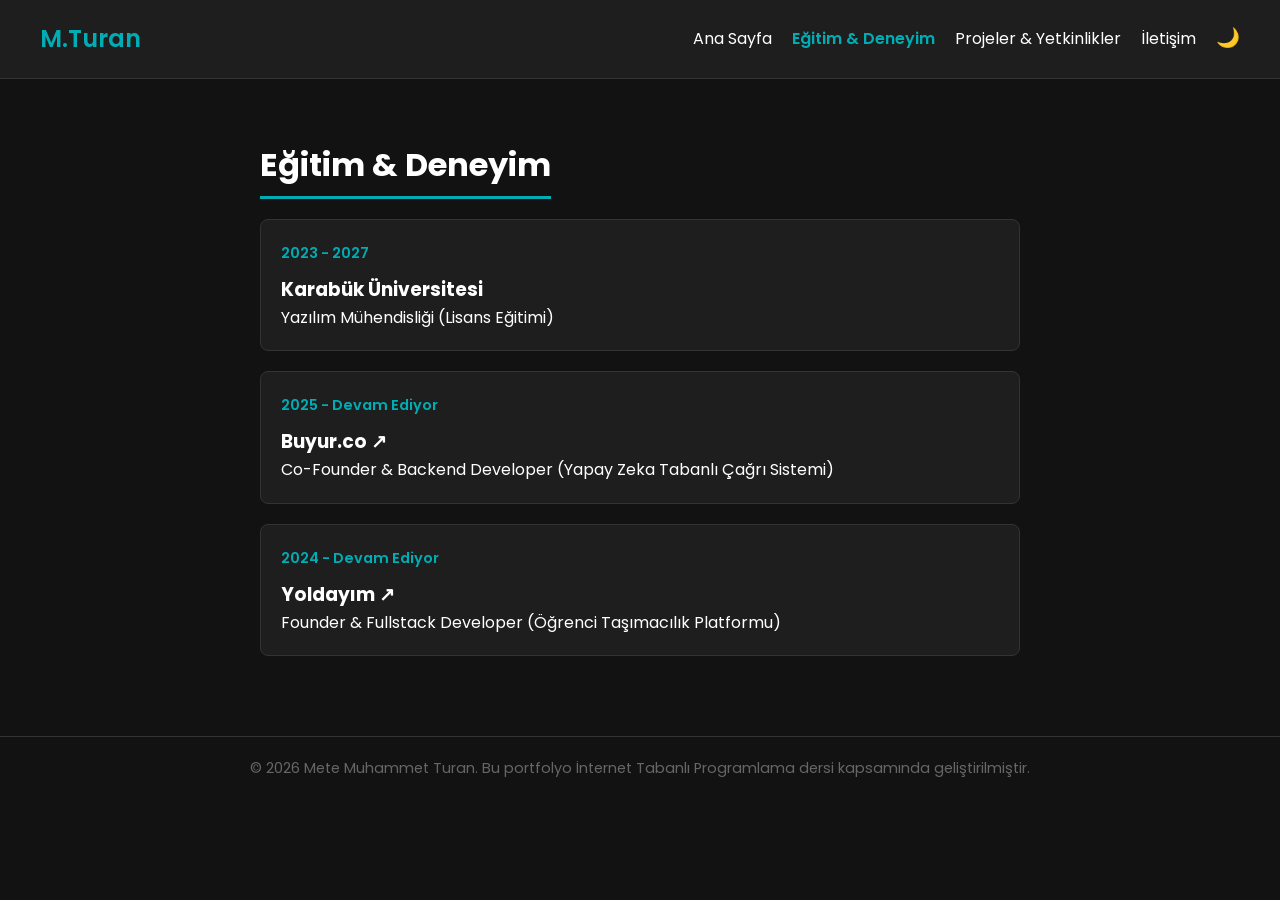
==== commit 4d29b45d: "feat" ====
--- a/egitim.html
+++ b/egitim.html
@@ -31,13 +31,13 @@
 
         <div class="content-box">
             <span class="date">2025 - Devam Ediyor</span>
-            <h3>Buyur.co</h3>
+            <h3><a href="https://www.buyur.co" target="_blank" class="project-link">Buyur.co ↗</a></h3>
             <p>Co-Founder & Backend Developer (Yapay Zeka Tabanlı Çağrı Sistemi)</p>
         </div>
 
         <div class="content-box">
             <span class="date">2024 - Devam Ediyor</span>
-            <h3>Yoldayım</h3>
+            <h3><a href="https://www.yoldayim.com" target="_blank" class="project-link">Yoldayım ↗</a></h3>
             <p>Founder & Fullstack Developer (Öğrenci Taşımacılık Platformu)</p>
         </div>
     </main>
--- a/style.css
+++ b/style.css
@@ -1,22 +1,21 @@
-/* 1. TEMEL TEMA DEĞİŞKENLERİ VE RENKLER */
+/* 1. TEMA DEĞİŞKENLERİ */
 :root {
     --bg-color: #121212;
     --text-color: #ffffff;
-    --primary-color: #00adb5; /* Turkuaz tonu */
+    --primary-color: #00adb5;
     --card-bg: #1e1e1e;
     --border-color: #333333;
 }
 
-/* Açık Tema Seçilirse Renkleri Ez (Override) */
 body.light-theme {
     --bg-color: #f5f5f5;
     --text-color: #222222;
-    --primary-color: #007a87; /* Daha koyu turkuaz */
+    --primary-color: #007a87;
     --card-bg: #ffffff;
     --border-color: #dddddd;
 }
 
-/* 2. GENEL SIFIRLAMA VE SAYFA AİLESİ */
+/* 2. GENEL SIFIRLAMA */
 * {
     margin: 0;
     padding: 0;
@@ -31,7 +30,6 @@
     transition: background 0.3s, color 0.3s;
 }
 
-/* Standart İçerik Genişliği */
 .container {
     max-width: 800px;
     margin: 40px auto;
@@ -46,7 +44,7 @@
     padding-bottom: 5px;
 }
 
-/* 3. NAVBAR (ÜST MENÜ) */
+/* 3. NAVBAR */
 .navbar {
     display: flex;
     justify-content: space-between;
@@ -87,7 +85,7 @@
     cursor: pointer;
 }
 
-/* 4. ANA SAYFA KAHRAMAN (HERO) ALANI */
+/* 4. HERO (ANA SAYFA) */
 .hero {
     min-height: 70vh;
     display: flex;
@@ -128,7 +126,6 @@
     border-radius: 5px;
     text-decoration: none;
     font-weight: 600;
-    cursor: pointer;
     border: none;
     transition: 0.2s;
 }
@@ -165,7 +162,7 @@
     margin-bottom: 10px;
 }
 
-/* 6. PROJE KARTLARI (GRID MODELİ) */
+/* 6. PROJE KARTLARI (GRID) */
 .grid {
     display: grid;
     grid-template-columns: repeat(auto-fit, minmax(220px, 1fr));
@@ -225,7 +222,7 @@
     border-color: var(--primary-color);
 }
 
-/* 8. YETKİNLİKLER (SKILLS) ETİKETLERİ */
+/* 8. YETKİNLİKLER */
 .skills-grid {
     display: flex;
     flex-wrap: wrap;
@@ -242,7 +239,18 @@
     color: var(--text-color);
 }
 
-/* 9. FOOTER (ALT BİLGİ) */
+/* 9. PROJE LİNKLERİ */
+.project-link {
+    color: inherit;
+    text-decoration: none;
+    transition: color 0.2s;
+}
+
+.project-link:hover {
+    color: var(--primary-color);
+}
+
+/* 10. FOOTER */
 .footer {
     text-align: center;
     padding: 20px;
